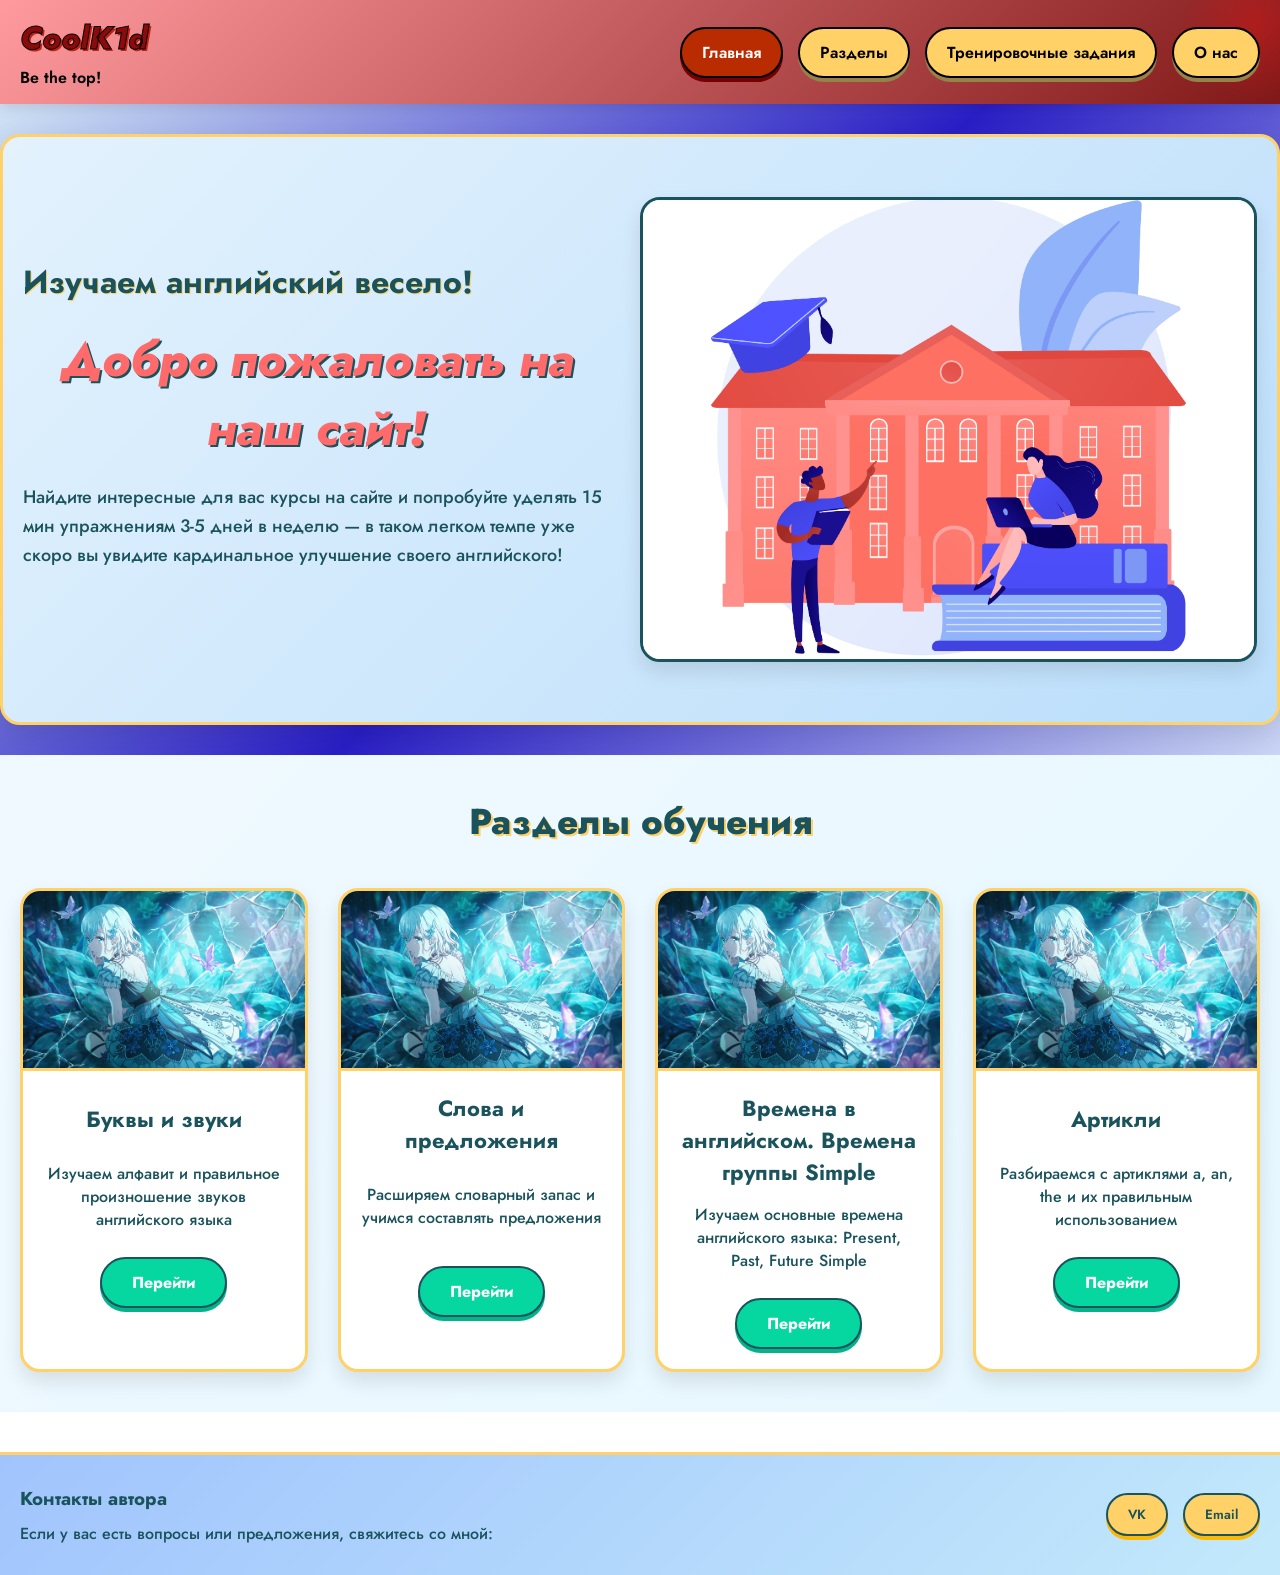
==== index.html @ d226e740 "Update and rename lool.html to index.html" ====
<!DOCTYPE html>
<html lang="ru">
<head>
    <meta charset="UTF-8">
    <meta name="viewport" content="width=device-width, initial-scale=1.0">
    <title>CoolK1d - Учим английский с удовольствием!</title>
    <link rel="stylesheet" href="main.css">
</head>
<body>
    <!-- Новая шапка -->
    <header class="header-kids">
        <div class="container header-content">
            <!-- Логотип -->
            <div class="logo-kids">
                <h1>CoolK1d</h1>
                <p>Be the top!</p>
            </div>
            
            <!-- Навигационное меню -->
            <nav class="nav-kids">
                <ul>
                    <li><a href="#" class="nav-link active">Главная</a></li>
                    <li><a href="#sections" class="nav-link">Разделы</a></li>
                    <li><a href="#" class="nav-link">Тренировочные задания</a></li>
                    <li><a href="#" class="nav-link">О нас</a></li>
                </ul>
            </nav>
        </div>
    </header>

    <div class="hero container">
        <div class="hero--info">
            <h2>Изучаем английский весело!</h2>
            <h1>Добро пожаловать на наш сайт!</h1>
            <p>Найдите интересные для вас курсы на сайте и попробуйте уделять 15 мин упражнениям 3-5 дней в неделю — в таком легком темпе уже скоро вы увидите кардинальное улучшение своего английского!</p>
            
        </div>
        <img src="images/school.jpg" alt="Веселое изучение английского">
    </div>
    
    <!-- Главное меню с разделами -->
    <main class="main-content">
        <div class="container">
            <h2 class="section-title" id="sections">Разделы обучения</h2>
            <div class="sections-grid">
                <div class="section-card">
                    <img src="images/eee.png" alt="Буквы и звуки" class="section-img">
                    <h3>Буквы и звуки</h3>
                    <p>Изучаем алфавит и правильное произношение звуков английского языка</p>
                    <button class="section-btn" onclick="window.location.href='sounds.html'">Перейти</button>
                </div>
                
                <div class="section-card">
                    <img src="images/eee.png" alt="Слова и предложения" class="section-img">
                    <h3>Слова и предложения</h3>
                    <p>Расширяем словарный запас и учимся составлять предложения</p>
                    <button class="section-btn">Перейти</button>
                </div>
                
                <div class="section-card">
                    <img src="images/eee.png" alt="Времена в английском" class="section-img">
                    <h3>Времена в английском. Времена группы Simple</h3>
                    <p>Изучаем основные времена английского языка: Present, Past, Future Simple</p>
                    <button class="section-btn">Перейти</button>
                </div>
                
                <div class="section-card">
                    <img src="images/eee.png" alt="Артикли" class="section-img">
                    <h3>Артикли</h3>
                    <p>Разбираемся с артиклями a, an, the и их правильным использованием</p>
                    <button class="section-btn">Перейти</button>
                </div>
            </div>
        </div>
    </main>
    
    <!-- Футер сайта -->
    <footer class="footer-kids">
        <div class="container footer-content">
            <div class="footer-info">
                <h3>Контакты автора</h3>
                <p>Если у вас есть вопросы или предложения, свяжитесь со мной:</p>
            </div>
            <div class="footer-buttons">
                <button class="footer-btn" onclick="window.location.href='https://vk.com/panpantori'">VK</button>
                <button class="footer-btn" onclick="window.location.href='mailto:vikamamonova11037@gmail.com'">Email</button>
            </div>
        </div>
    </footer>
</body>

</html>
---- main.css ----
@import url('https://fonts.googleapis.com/css2?family=Jost:ital,wght@0,100..900;1,100..900&display=swap');

* {
    margin: 0;
    padding: 0;
    box-sizing: border-box;
}

body {
    background: linear-gradient(135deg, #e0f7fa 0%, #291ec5 50%, #e3f2fd 100%);
    background-attachment: fixed;
    font-family: "Jost", sans-serif;
    min-height: 100vh;
}

/*
h1 {
    font-family: "Jost", sans-serif;
    font-weight: 400;
}
*/

a {
    text-decoration: none;
}

html {
    scroll-behavior: smooth;
}

img {
    max-width: 100%;
}

/* Стили для новой шапки */
.header-kids {
    background: linear-gradient(135deg, #ff9a9e 0%, #811818 100%);
    padding: 15px 0;
    box-shadow: 0 4px 12px rgba(0, 0, 0, 0.1);
    position: relative;
    overflow: hidden;
}

.header-kids::before {
    content: "";
    position: absolute;
    top: -50px;
    right: -50px;
    width: 150px;
    height: 150px;
    background: radial-gradient(circle, rgba(255, 18, 18, 0.3) 0%, rgba(255,255,255,0) 70%);
    border-radius: 50%;
}

.header-content {
    display: flex;
    justify-content: space-between;
    align-items: center;
    flex-wrap: wrap;
    position: relative;
    z-index: 2;
    padding: 0 20px;
}

/* Логотип */
.logo-kids h1 {
    color: #8a0b0b;
    font-family: "Jost", sans-serif;
    font-weight: 800;
    font-size: 32px;
    text-shadow: 2px 2px 0 #c72116;
    margin-bottom: 5px;
}

.logo-kids p {
    color: #000000;
    font-family: "Jost", sans-serif;
    font-weight: 600;
    font-size: 16px;
    margin: 0;
}

/* Навигация */
.nav-kids ul {
    display: flex;
    list-style: none;
    gap: 15px;
}

.nav-link {
    display: block;
    padding: 12px 20px;
    background: #ffd166;
    color: #000000;
    font-family: "Jost", sans-serif;
    font-weight: 600;
    border-radius: 30px;
    transition: all 0.3s ease;
    box-shadow: 0 4px 0 #96824b;
    border: 2px solid #000000;
}

.nav-link:hover {
    transform: translateY(-3px);
    box-shadow: 0 6px 0 #ffb700;
    background: #ffdc73;
}

.nav-link.active {
    background: #b92b00;
    box-shadow: 0 4px 0 #770101;
    color: white;
}

/* Адаптивность */
@media (max-width: 768px) {
    .header-content {
        flex-direction: column;
        gap: 15px;
    }
    
    .nav-kids ul {
        flex-wrap: wrap;
        justify-content: center;
    }
    
    .logo-kids {
        text-align: center;
    }
}

/* Стили для футера */
.footer-kids {
    background: linear-gradient(135deg, #a1c4fd 0%, #c2e9fb 100%);
    padding: 30px 0;
    margin-top: 40px;
    border-top: 3px solid #ffd166;
}

.footer-content {
    display: flex;
    justify-content: space-between;
    align-items: center;
    flex-wrap: wrap;
    padding: 0 20px;
}

.footer-info h3 {
    color: #1a535c;
    font-family: "Jost", sans-serif;
    font-weight: 700;
    margin-bottom: 10px;
}

.footer-info p {
    color: #1a535c;
    font-family: "Jost", sans-serif;
    font-weight: 500;
    margin: 0;
}

.footer-buttons {
    display: flex;
    gap: 15px;
}

.footer-btn {
    padding: 10px 20px;
    background: #ffd166;
    color: #1a535c;
    font-family: "Jost", sans-serif;
    font-weight: 600;
    border: none;
    border-radius: 30px;
    cursor: pointer;
    transition: all 0.3s ease;
    box-shadow: 0 4px 0 #ffb700;
    border: 2px solid #1a535c;
}

.footer-btn:hover {
    transform: translateY(-3px);
    box-shadow: 0 6px 0 #ffb700;
    background: #ffdc73;
}

/* Адаптивность для футера */
@media (max-width: 768px) {
    .footer-content {
        flex-direction: column;
        gap: 20px;
        text-align: center;
    }
    
    .footer-buttons {
        justify-content: center;
    }
}

/* Стили для главного меню */
.main-content {
    padding: 40px 0;
    background: linear-gradient(135deg, #f0f9ff 0%, #e6f7ff 100%);
}

.section-title {
    text-align: center;
    color: #1a535c;
    font-family: "Jost", sans-serif;
    font-weight: 800;
    font-size: 36px;
    margin-bottom: 40px;
    text-shadow: 2px 2px 0 #ffd166;
}

.sections-grid {
    display: grid;
    grid-template-columns: repeat(auto-fit, minmax(280px, 1fr));
    gap: 30px;
    padding: 0 20px;
}

.section-card {
    background: white;
    border-radius: 20px;
    overflow: hidden;
    box-shadow: 0 10px 20px rgba(0, 0, 0, 0.1);
    transition: all 0.3s ease;
    border: 3px solid #ffd166;
    text-align: center;
}

.section-card:hover {
    transform: translateY(-10px);
    box-shadow: 0 15px 30px rgba(0, 0, 0, 0.15);
}

.section-img {
    width: 100%;
    height: 180px;
    object-fit: cover;
    border-bottom: 3px solid #ffd166;
}

.section-card h3 {
    color: #1a535c;
    font-family: "Jost", sans-serif;
    font-weight: 700;
    font-size: 22px;
    padding: 15px 20px 10px;
    min-height: 80px;
    display: flex;
    align-items: center;
    justify-content: center;
}

.section-card p {
    color: #1a535c;
    font-family: "Jost", sans-serif;
    font-weight: 500;
    padding: 0 20px;
    min-height: 80px;
    display: flex;
    align-items: center;
    justify-content: center;
}

.section-btn {
    margin: 20px;
    padding: 12px 30px;
    background: #06d6a0;
    color: white;
    font-family: "Jost", sans-serif;
    font-weight: 700;
    font-size: 16px;
    border: none;
    border-radius: 30px;
    cursor: pointer;
    transition: all 0.3s ease;
    box-shadow: 0 4px 0 #05b38a;
    border: 2px solid #1a535c;
}

.section-btn:hover {
    transform: translateY(-3px);
    box-shadow: 0 6px 0 #05b38a;
    background: #09f7bb;
}

/* Адаптивность для главного меню */
@media (max-width: 768px) {
    .section-title {
        font-size: 28px;
    }
    
    .sections-grid {
        grid-template-columns: 1fr;
        padding: 0 15px;
    }
}

/* Стили для hero-секции */
.hero {
    display: flex;
    align-items: center;
    justify-content: space-between;
    padding: 60px 20px;
    background: linear-gradient(135deg, #e3f2fd 0%, #bbdefb 100%);
    border-radius: 20px;
    margin: 30px 0;
    box-shadow: 0 10px 30px rgba(0, 0, 0, 0.1);
    border: 3px solid #ffd166;
}

.hero--info {
    flex: 1;
    padding-right: 30px;
}

.hero--info h2 {
    color: #1a535c;
    font-family: "Jost", sans-serif;
    font-weight: 700;
    font-size: 32px;
    margin-bottom: 20px;
    text-shadow: 1px 1px 0 #ffd166;
}

.hero--info h1 {
    color: #ff6b6b;
    font-family: "Jost", sans-serif;
    font-weight: 800;
    font-size: 48px;
    margin-bottom: 20px;
    text-shadow: 2px 2px 0 #1a535c;
    -webkit-text-stroke: 0;
}

.hero--info p {
    color: #1a535c;
    font-family: "Jost", sans-serif;
    font-weight: 500;
    font-size: 18px;
    line-height: 1.6;
    margin-bottom: 30px;
}

.hero img {
    flex: 1;
    max-width: 50%;
    border-radius: 20px;
    border: 3px solid #1a535c;
    box-shadow: 0 10px 20px rgba(0, 0, 0, 0.1);
}

/* Адаптивность для hero-секции */
@media (max-width: 768px) {
    .hero {
        flex-direction: column;
        padding: 30px 20px;
    }
    
    .hero--info {
        padding-right: 0;
        margin-bottom: 30px;
        text-align: center;
    }
    
    .hero img {
        max-width: 100%;
    }
}

h1 {
    color: #a1bedf;
    -webkit-text-stroke: 1px rgb(0, 0, 0);
    color: #ff0000;
    font-family: "Jost", serif;
    font-weight: 300;
    font-style: oblique;
    font-size: 120px;
    text-align: center;
}
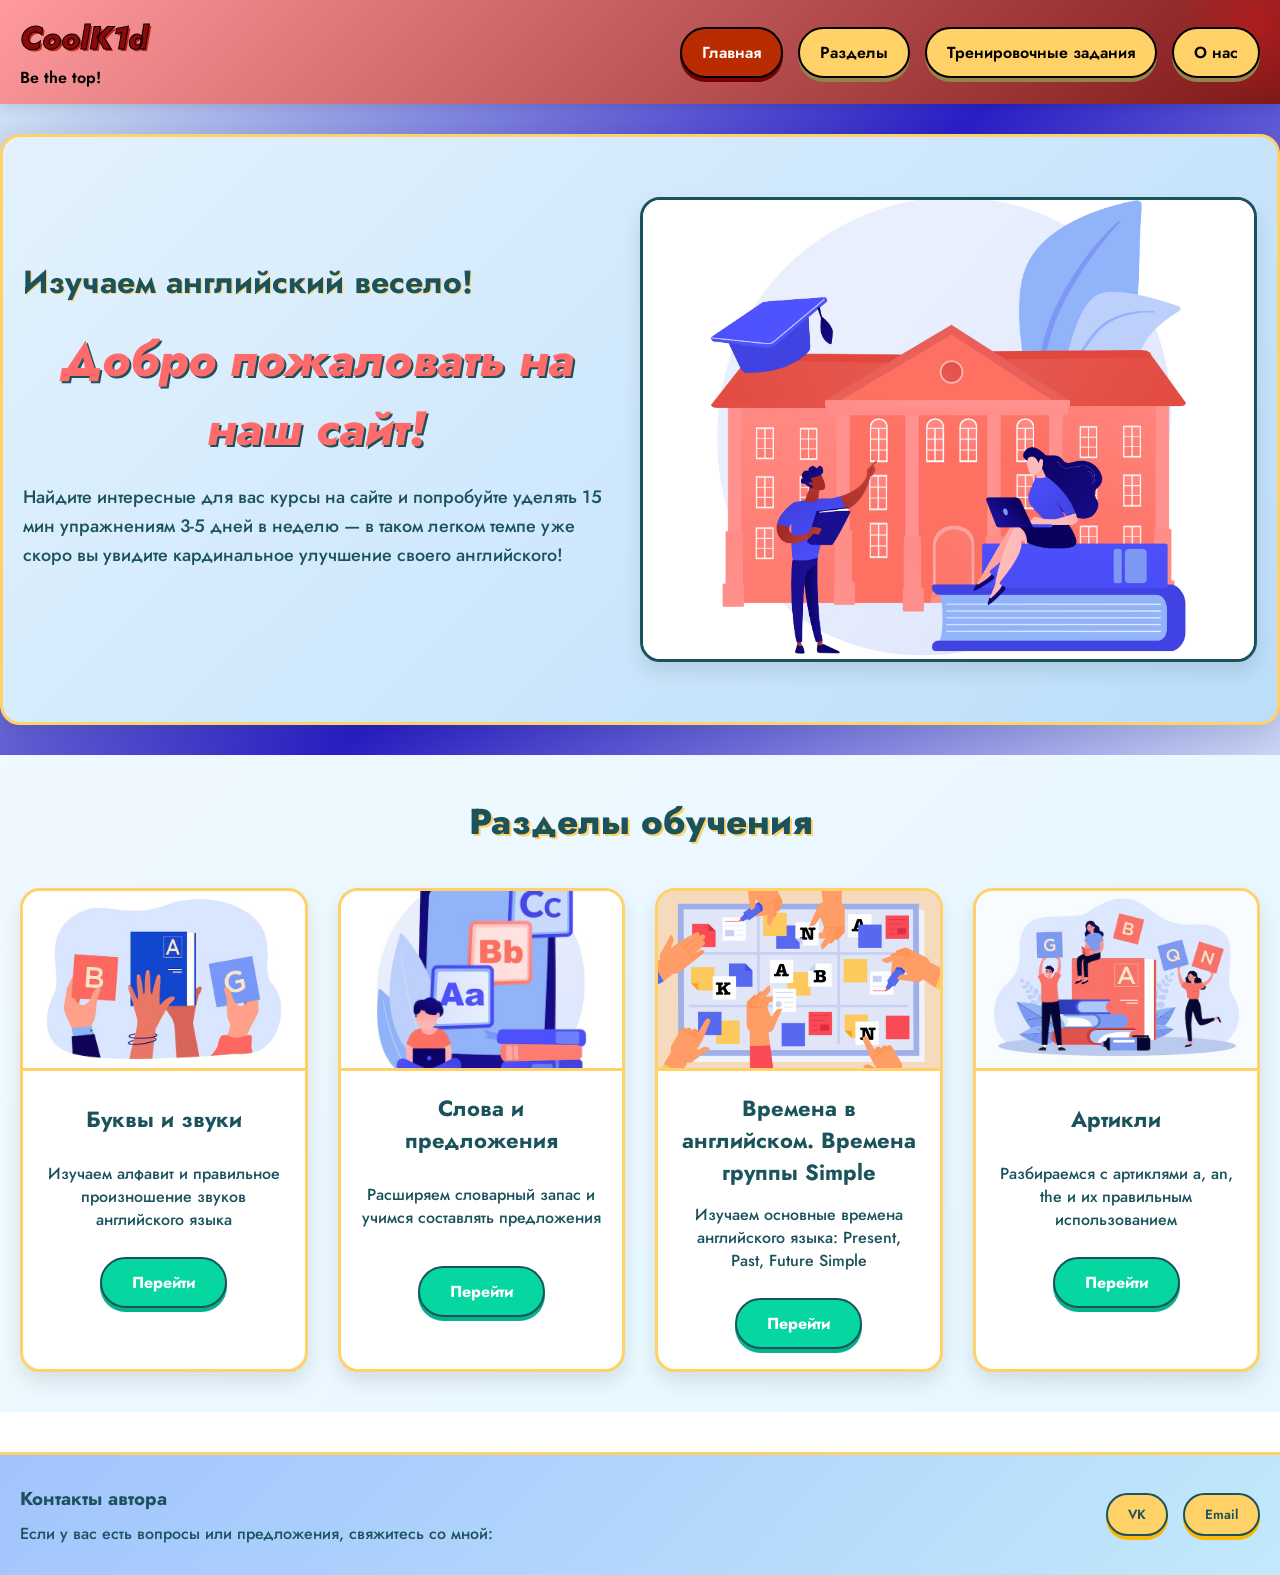
==== commit 39a2d8c3: "Add files via upload" ====
--- a/index.html
+++ b/index.html
@@ -44,28 +44,28 @@
             <h2 class="section-title" id="sections">Разделы обучения</h2>
             <div class="sections-grid">
                 <div class="section-card">
-                    <img src="images/eee.png" alt="Буквы и звуки" class="section-img">
+                    <img src="images/books.jpg" alt="Буквы и звуки" class="section-img">
                     <h3>Буквы и звуки</h3>
                     <p>Изучаем алфавит и правильное произношение звуков английского языка</p>
                     <button class="section-btn" onclick="window.location.href='sounds.html'">Перейти</button>
                 </div>
                 
                 <div class="section-card">
-                    <img src="images/eee.png" alt="Слова и предложения" class="section-img">
+                    <img src="images/aipad.jpg" alt="Слова и предложения" class="section-img">
                     <h3>Слова и предложения</h3>
                     <p>Расширяем словарный запас и учимся составлять предложения</p>
                     <button class="section-btn">Перейти</button>
                 </div>
                 
                 <div class="section-card">
-                    <img src="images/eee.png" alt="Времена в английском" class="section-img">
+                    <img src="images/handsaaa.png" alt="Времена в английском" class="section-img">
                     <h3>Времена в английском. Времена группы Simple</h3>
                     <p>Изучаем основные времена английского языка: Present, Past, Future Simple</p>
                     <button class="section-btn">Перейти</button>
                 </div>
                 
                 <div class="section-card">
-                    <img src="images/eee.png" alt="Артикли" class="section-img">
+                    <img src="images/tinypeople.jpg" alt="Артикли" class="section-img">
                     <h3>Артикли</h3>
                     <p>Разбираемся с артиклями a, an, the и их правильным использованием</p>
                     <button class="section-btn">Перейти</button>
@@ -88,5 +88,4 @@
         </div>
     </footer>
 </body>
-
-</html>
+</html>
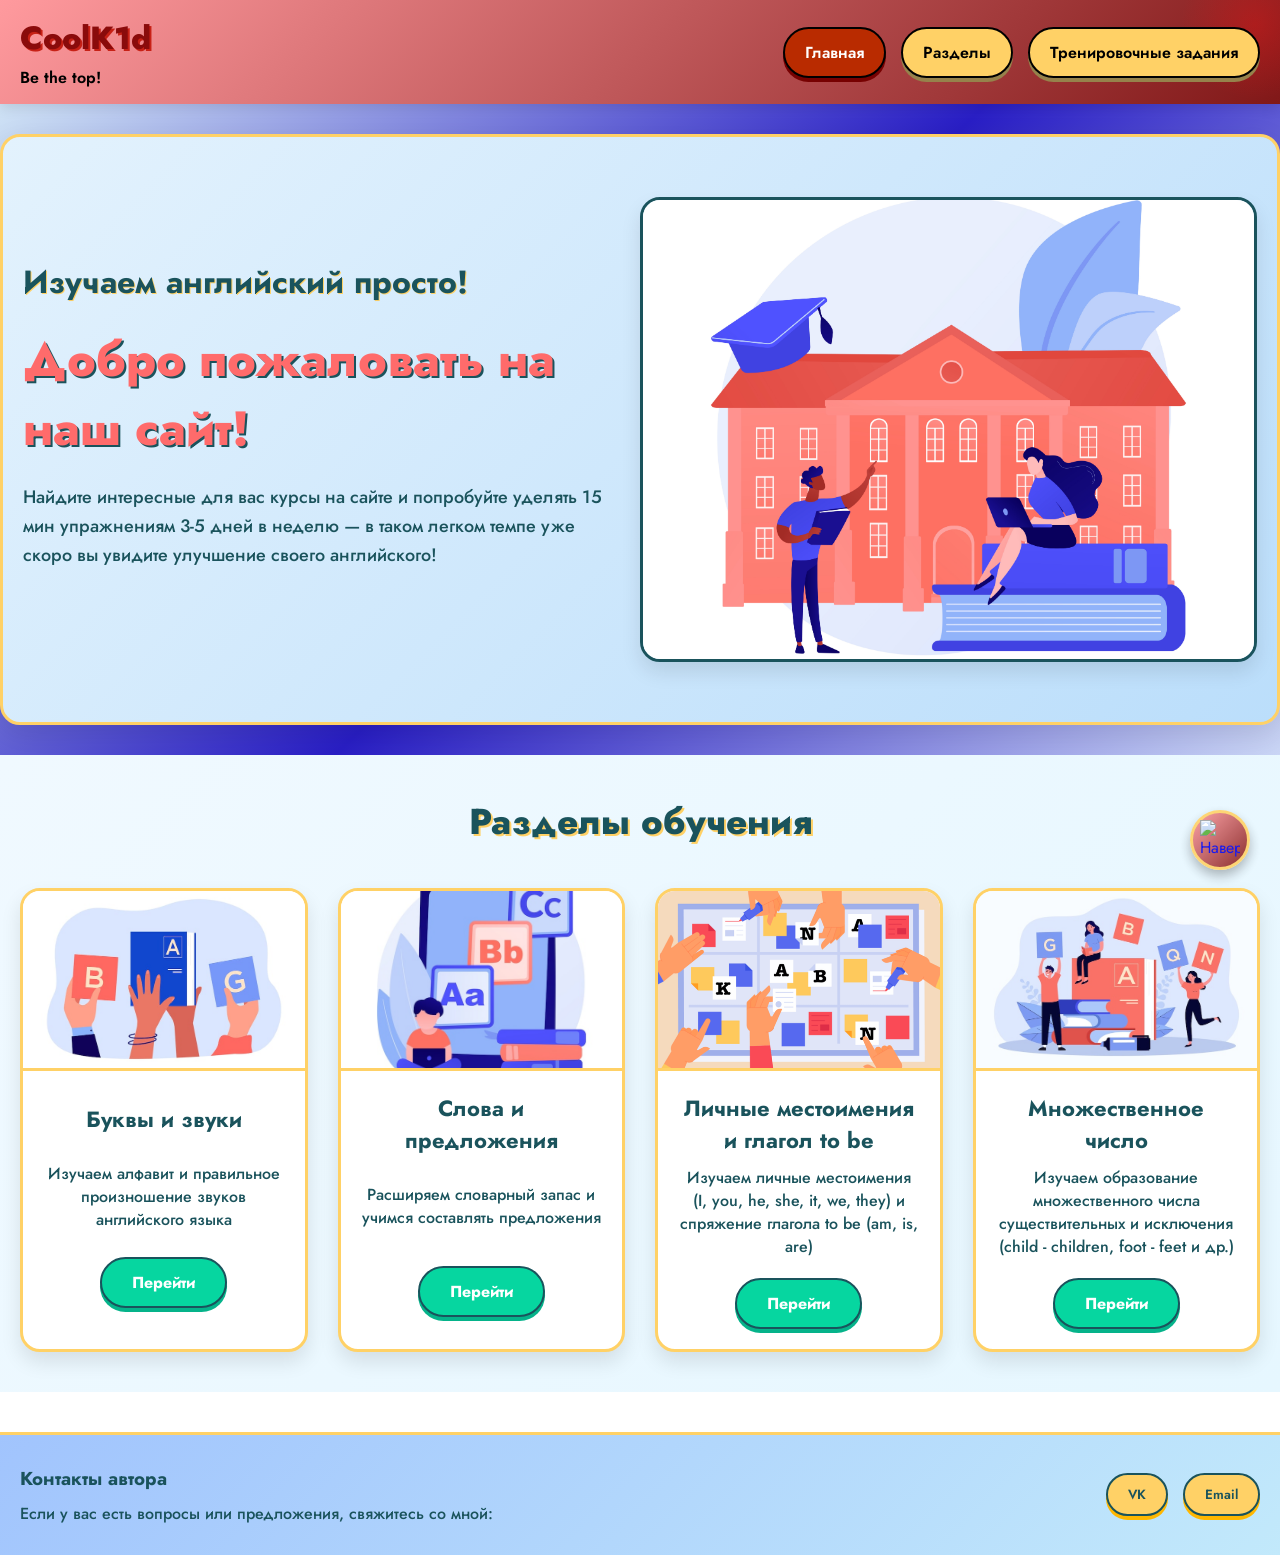
==== commit d92b62e6: "Add files via upload" ====
--- a/index.html
+++ b/index.html
@@ -1,4 +1,4 @@
-<!DOCTYPE html>
+﻿<!DOCTYPE html>
 <html lang="ru">
 <head>
     <meta charset="UTF-8">
@@ -22,7 +22,6 @@
                     <li><a href="#" class="nav-link active">Главная</a></li>
                     <li><a href="#sections" class="nav-link">Разделы</a></li>
                     <li><a href="#" class="nav-link">Тренировочные задания</a></li>
-                    <li><a href="#" class="nav-link">О нас</a></li>
                 </ul>
             </nav>
         </div>
@@ -30,9 +29,9 @@
 
     <div class="hero container">
         <div class="hero--info">
-            <h2>Изучаем английский весело!</h2>
+            <h2>Изучаем английский просто!</h2>
             <h1>Добро пожаловать на наш сайт!</h1>
-            <p>Найдите интересные для вас курсы на сайте и попробуйте уделять 15 мин упражнениям 3-5 дней в неделю — в таком легком темпе уже скоро вы увидите кардинальное улучшение своего английского!</p>
+            <p>Найдите интересные для вас курсы на сайте и попробуйте уделять 15 мин упражнениям 3-5 дней в неделю — в таком легком темпе уже скоро вы увидите улучшение своего английского!</p>
             
         </div>
         <img src="images/school.jpg" alt="Веселое изучение английского">
@@ -54,21 +53,21 @@
                     <img src="images/aipad.jpg" alt="Слова и предложения" class="section-img">
                     <h3>Слова и предложения</h3>
                     <p>Расширяем словарный запас и учимся составлять предложения</p>
-                    <button class="section-btn">Перейти</button>
+                    <button class="section-btn" onclick="window.location.href='words.html'">Перейти</button>
                 </div>
                 
                 <div class="section-card">
-                    <img src="images/handsaaa.png" alt="Времена в английском" class="section-img">
-                    <h3>Времена в английском. Времена группы Simple</h3>
-                    <p>Изучаем основные времена английского языка: Present, Past, Future Simple</p>
-                    <button class="section-btn">Перейти</button>
+                    <img src="images/handsaaa.png" alt="Личные местоимения" class="section-img">
+                    <h3>Личные местоимения и глагол to be</h3>
+                    <p>Изучаем личные местоимения (I, you, he, she, it, we, they) и спряжение глагола to be (am, is, are)</p>
+                    <button class="section-btn" onclick="window.location.href='pronouns.html'">Перейти</button>
                 </div>
                 
                 <div class="section-card">
-                    <img src="images/tinypeople.jpg" alt="Артикли" class="section-img">
-                    <h3>Артикли</h3>
-                    <p>Разбираемся с артиклями a, an, the и их правильным использованием</p>
-                    <button class="section-btn">Перейти</button>
+                    <img src="images/tinypeople.jpg" alt="Множественное число" class="section-img">
+                    <h3>Множественное число</h3>
+                    <p>Изучаем образование множественного числа существительных и исключения (child - children, foot - feet и др.)</p>
+                    <button class="section-btn" onclick="window.location.href='plural.html'">Перейти</button>
                 </div>
             </div>
         </div>
@@ -87,5 +86,13 @@
             </div>
         </div>
     </footer>
+
+    <!-- Кнопка "Наверх" -->
+    <a href="#" class="scroll-to-top">
+        <img src="images/arrow.png" alt="Наверх">
+    </a>
+
+    <script src="scroll-to-top.js"></script>
+    <script src="email-popup.js"></script>
 </body>
-</html>+</html>
--- a/main.css
+++ b/main.css
@@ -6,6 +6,16 @@
     box-sizing: border-box;
 }
 
+html, body {
+    margin: 0;
+    padding: 0;
+    width: 100%;
+}
+
+html {
+    scroll-behavior: smooth;
+}
+
 body {
     background: linear-gradient(135deg, #e0f7fa 0%, #291ec5 50%, #e3f2fd 100%);
     background-attachment: fixed;
@@ -13,32 +23,35 @@
     min-height: 100vh;
 }
 
-/*
+
+h1, h2, h3, h4, h5, h6 {
+    font-family: "Jost", sans-serif;
+}
+
 h1 {
-    font-family: "Jost", sans-serif;
     font-weight: 400;
 }
-*/
+
+p, button, input, textarea, select {
+    font-family: "Jost", sans-serif;
+}
 
 a {
     text-decoration: none;
 }
 
-html {
-    scroll-behavior: smooth;
-}
-
 img {
     max-width: 100%;
 }
 
-/* Стили для новой шапки */
+/* Стили для шапки */
 .header-kids {
     background: linear-gradient(135deg, #ff9a9e 0%, #811818 100%);
     padding: 15px 0;
     box-shadow: 0 4px 12px rgba(0, 0, 0, 0.1);
     position: relative;
     overflow: hidden;
+    margin-top: 0;
 }
 
 .header-kids::before {
@@ -70,6 +83,7 @@
     font-size: 32px;
     text-shadow: 2px 2px 0 #c72116;
     margin-bottom: 5px;
+    -webkit-text-stroke:0;
 }
 
 .logo-kids p {
@@ -194,6 +208,58 @@
     
     .footer-buttons {
         justify-content: center;
+    }
+}
+
+/* Кнопка "Наверх" */
+.scroll-to-top {
+    position: fixed;
+    bottom: 30px;
+    right: 30px;
+    width: 60px;
+    height: 60px;
+    border-radius: 50%;
+    background: linear-gradient(135deg, #ff9a9e 0%, #811818 100%);
+    display: flex;
+    align-items: center;
+    justify-content: center;
+    box-shadow: 0 6px 12px rgba(0, 0, 0, 0.3);
+    border: 3px solid #ffd166;
+    z-index: 1000;
+    transition: all 0.3s ease;
+    opacity: 0.9;
+}
+
+.scroll-to-top.footer-visible {
+    bottom: 120px; /* Поднимаем кнопку выше, когда футер виден */
+}
+
+.scroll-to-top:hover {
+    transform: translateY(-5px);
+    box-shadow: 0 10px 20px rgba(0, 0, 0, 0.4);
+    opacity: 1;
+}
+
+.scroll-to-top img {
+    width: 40px;
+    height: 40px;
+    object-fit: contain;
+}
+
+/* Адаптивность для кнопки */
+@media (max-width: 768px) {
+    .scroll-to-top {
+        bottom: 20px;
+        right: 20px;
+        width: 50px;
+        height: 50px;
+    }
+    .scroll-to-top.footer-visible {
+        bottom: 100px; /* Меньшее смещение на мобильных */
+    }
+    .scroll-to-top img {
+        width: 30px;
+        height: 30px;
     }
 }
 
@@ -371,13 +437,3 @@
     }
 }
 
-h1 {
-    color: #a1bedf;
-    -webkit-text-stroke: 1px rgb(0, 0, 0);
-    color: #ff0000;
-    font-family: "Jost", serif;
-    font-weight: 300;
-    font-style: oblique;
-    font-size: 120px;
-    text-align: center;
-}
